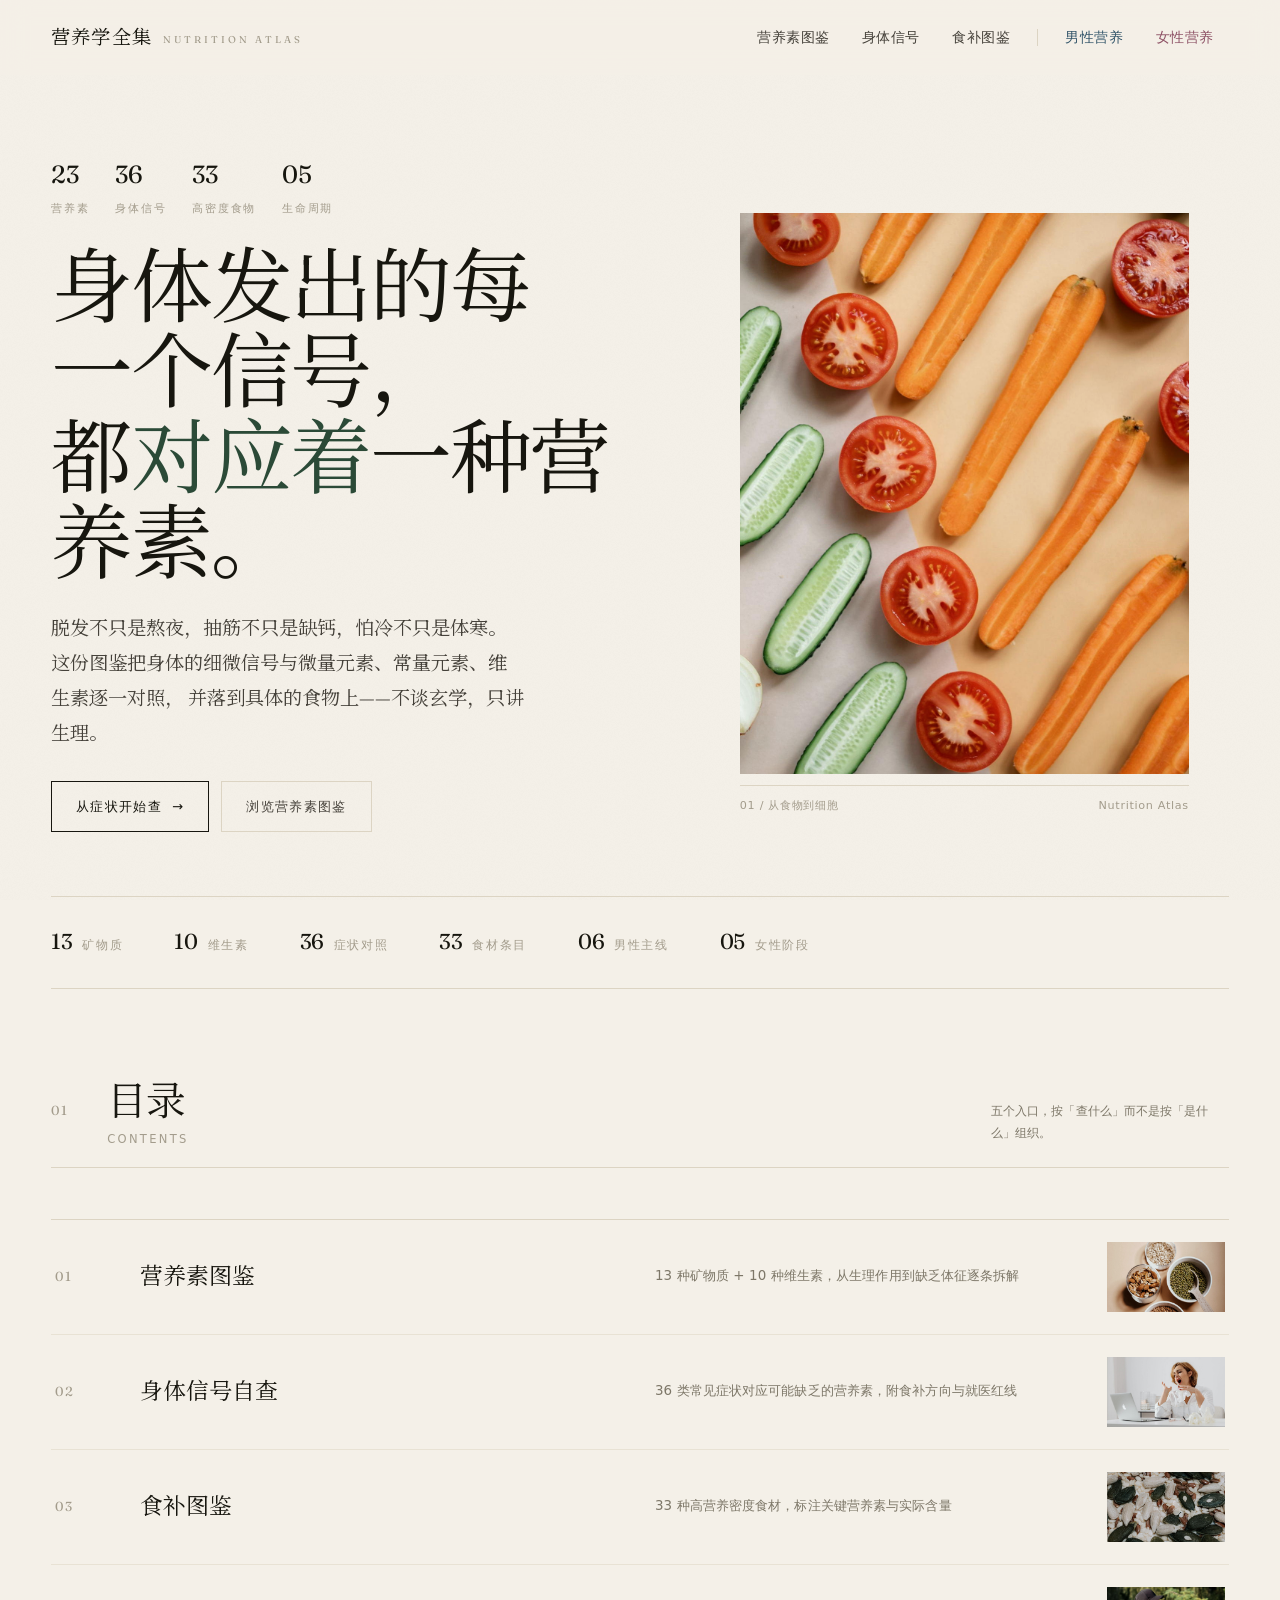
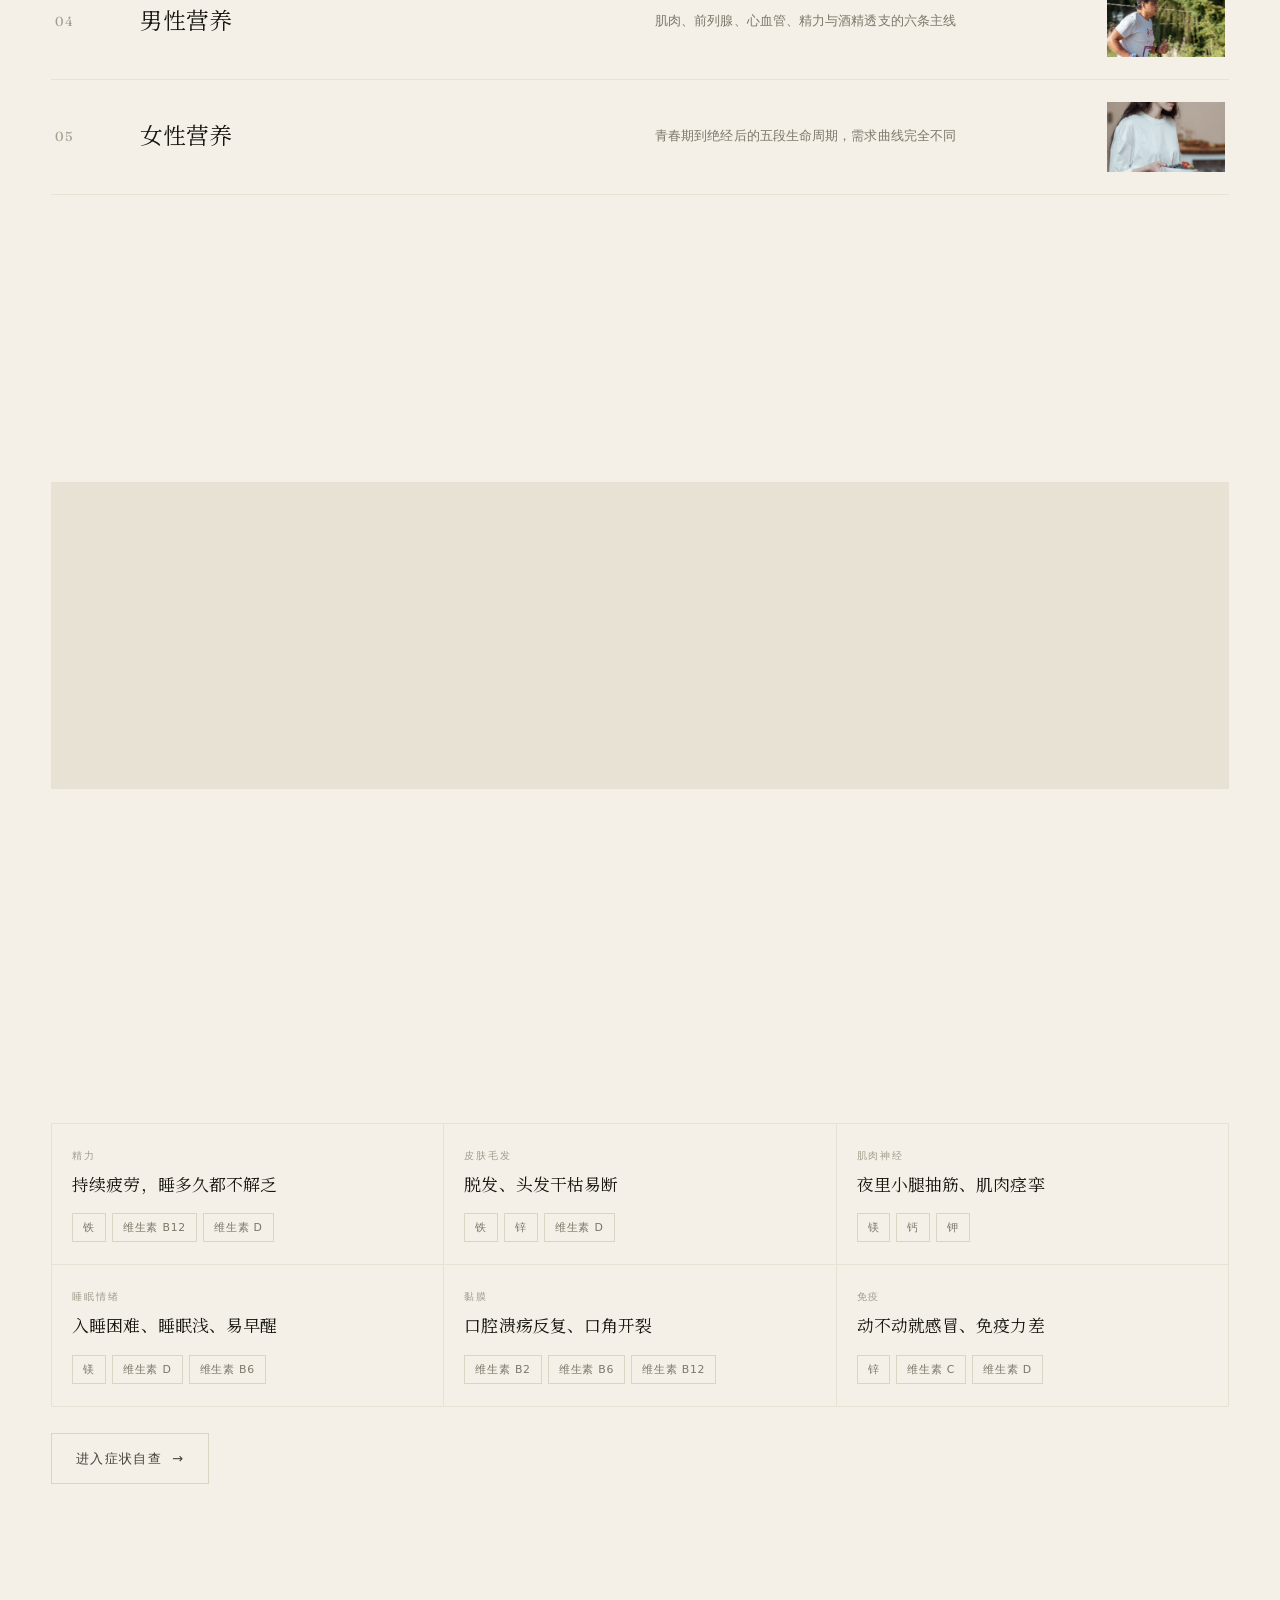
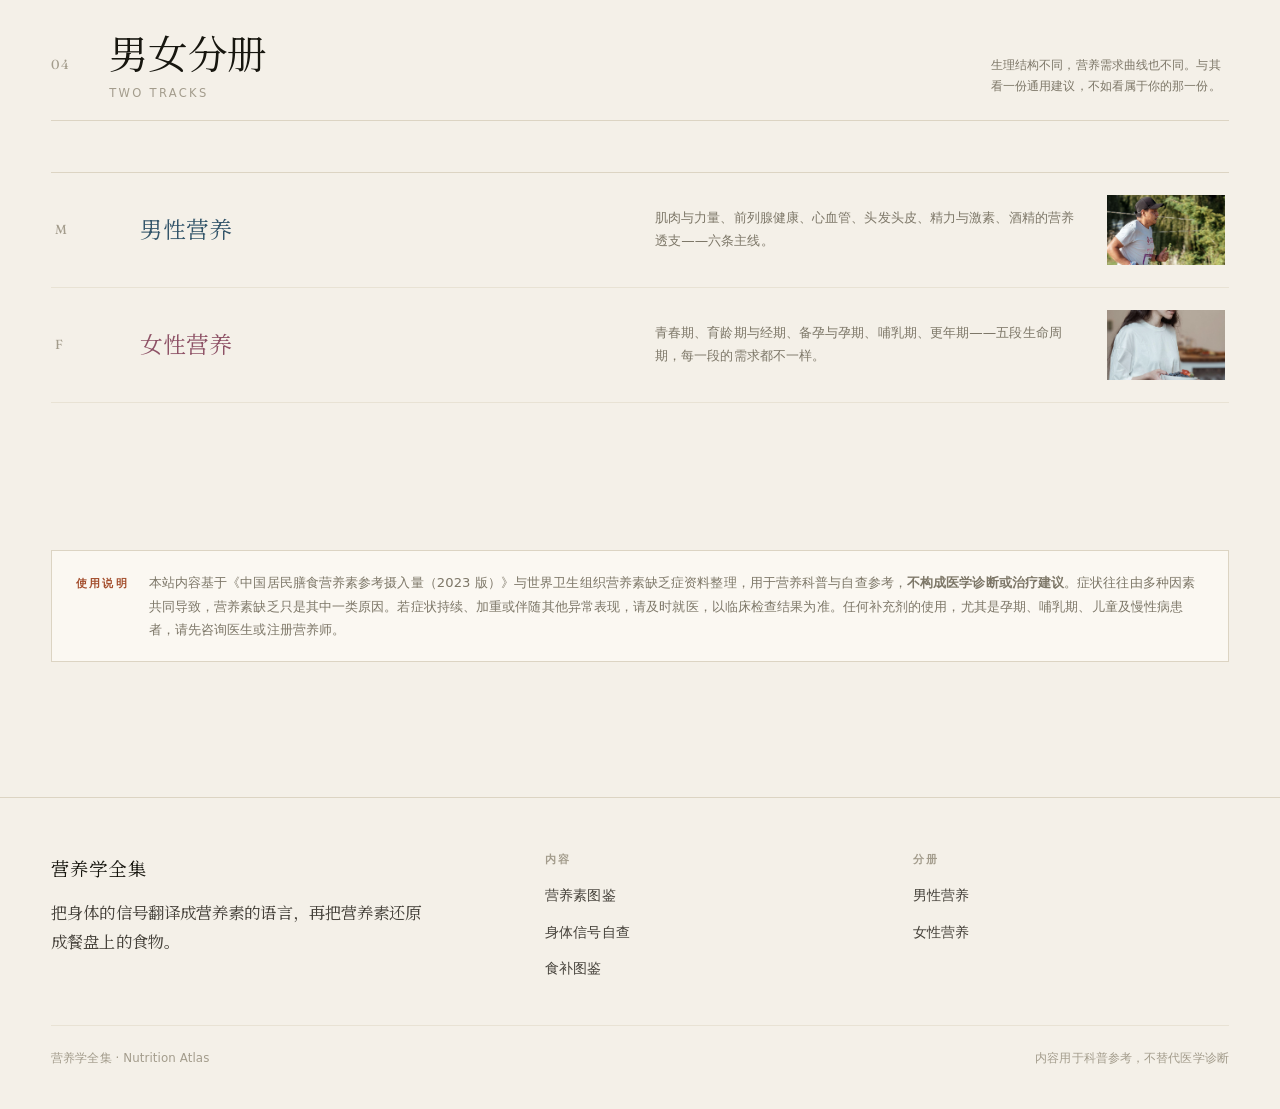
==== index.html @ be42e053 "营养学全集 · Nutrition Atlas 静态营养学科普站点：营养素图鉴（13 矿物质 + 10 维生素）、36 类症状自查、 33 种高营养密度食材、男性与女性两套专项内容。 编辑级排印版式，" ====
<!DOCTYPE html>
<html lang="zh-CN">
<head>
<meta charset="UTF-8">
<meta name="viewport" content="width=device-width, initial-scale=1">
<title>营养学全集 · 微量元素、身体信号与食补图鉴</title>
<meta name="description" content="从身体的细微信号出发，反查可能缺乏的微量元素、常量元素与维生素，并给出对应的高营养密度食物。分设男性与女性专区。">
<link rel="stylesheet" href="css/main.css">
</head>
<body data-page="home">

<header class="masthead">
  <div class="wrap masthead__in">
    <a class="brand" href="index.html">
      <span class="brand__cn">营养学全集</span>
      <span class="brand__en">Nutrition Atlas</span>
    </a>
    <nav class="nav">
      <a href="nutrients.html">营养素图鉴</a>
      <a href="symptoms.html">身体信号</a>
      <a href="foods.html">食补图鉴</a>
      <span class="nav__sep"></span>
      <a href="male.html" data-sex="male">男性营养</a>
      <a href="female.html" data-sex="female">女性营养</a>
    </nav>
    <button class="burger" aria-label="菜单" aria-expanded="false"><span></span><span></span></button>
  </div>
</header>
<div class="drawer">
  <a href="nutrients.html">营养素图鉴 <i>01</i></a>
  <a href="symptoms.html">身体信号自查 <i>02</i></a>
  <a href="foods.html">食补图鉴 <i>03</i></a>
  <a href="male.html">男性营养 <i>04</i></a>
  <a href="female.html">女性营养 <i>05</i></a>
</div>

<!-- ============ Hero ============ -->
<section class="hero">
  <div class="wrap hero__grid">
    <div>
      <div class="hero__meta rv">
        <div><b class="num">23</b><span>营养素</span></div>
        <div><b class="num">36</b><span>身体信号</span></div>
        <div><b class="num">33</b><span>高密度食物</span></div>
        <div><b class="num">05</b><span>生命周期</span></div>
      </div>
      <h1 class="rv" data-d="1">身体发出的每一个信号，<br>都<em>对应着</em>一种营养素。</h1>
      <p class="lead hero__lead rv" data-d="2">
        脱发不只是熬夜，抽筋不只是缺钙，怕冷不只是体寒。
        这份图鉴把身体的细微信号与微量元素、常量元素、维生素逐一对照，
        并落到具体的食物上——不谈玄学，只讲生理。
      </p>
      <div class="hero__cta rv" data-d="3">
        <a class="btn" href="symptoms.html">从症状开始查 <span class="arw">→</span></a>
        <a class="btn btn--ghost" href="nutrients.html">浏览营养素图鉴</a>
      </div>
    </div>
    <figure class="hero__figure rv" data-d="2">
      <img src="img/hero-cover.jpg" alt="新鲜蔬果与食材" width="1600" height="900">
      <figcaption><span>01 / 从食物到细胞</span><span>Nutrition Atlas</span></figcaption>
    </figure>
  </div>
</section>

<div class="wrap"><div class="strip rv">
  <div class="strip__i"><b class="num">13</b><span>矿物质</span></div>
  <div class="strip__i"><b class="num">10</b><span>维生素</span></div>
  <div class="strip__i"><b class="num">36</b><span>症状对照</span></div>
  <div class="strip__i"><b class="num">33</b><span>食材条目</span></div>
  <div class="strip__i"><b class="num">06</b><span>男性主线</span></div>
  <div class="strip__i"><b class="num">05</b><span>女性阶段</span></div>
</div></div>

<!-- ============ 目录 ============ -->
<section class="sec">
  <div class="wrap">
    <div class="sec__head rv">
      <span class="sec__no num">01</span>
      <h2 class="sec__title">目录<small>Contents</small></h2>
      <p class="sec__aside">五个入口，按「查什么」而不是按「是什么」组织。</p>
    </div>
    <div class="toc" id="toc"></div>
  </div>
</section>

<!-- ============ 营养素速览 ============ -->
<section class="sec sec--tight">
  <div class="wrap">
    <div class="sec__head rv">
      <span class="sec__no num">02</span>
      <h2 class="sec__title">矿物质速览<small>Minerals at a Glance</small></h2>
      <p class="sec__aside">缺少时最先报警的，往往不是化验单，而是这些日常体感。</p>
    </div>
    <div class="qgrid" id="quickNutrients"></div>
    <div style="margin-top:26px" class="rv">
      <a class="btn btn--ghost" href="nutrients.html">查看全部 23 种营养素 <span class="arw">→</span></a>
    </div>
  </div>
</section>

<!-- ============ 症状抽样 ============ -->
<section class="sec sec--tight">
  <div class="wrap">
    <div class="sec__head rv">
      <span class="sec__no num">03</span>
      <h2 class="sec__title">身体信号<small>Body Signals</small></h2>
      <p class="sec__aside">36 类常见症状，每一类都给出可能缺乏的营养素与食补方向。</p>
    </div>
    <div class="sgrid" id="quickSymptoms"></div>
    <div style="margin-top:26px" class="rv">
      <a class="btn btn--ghost" href="symptoms.html">进入症状自查 <span class="arw">→</span></a>
    </div>
  </div>
</section>

<!-- ============ 男女分流 ============ -->
<section class="sec">
  <div class="wrap">
    <div class="sec__head rv">
      <span class="sec__no num">04</span>
      <h2 class="sec__title">男女分册<small>Two Tracks</small></h2>
      <p class="sec__aside">生理结构不同，营养需求曲线也不同。与其看一份通用建议，不如看属于你的那一份。</p>
    </div>
    <div class="toc">
      <a class="toc__row rv" href="male.html">
        <span class="toc__no num">M</span>
        <span class="toc__t" style="color:var(--male)">男性营养</span>
        <span class="toc__d">肌肉与力量、前列腺健康、心血管、头发头皮、精力与激素、酒精的营养透支——六条主线。</span>
        <span class="toc__thumb"><img src="img/hero-male.jpg" alt="" loading="lazy"></span>
      </a>
      <a class="toc__row rv" href="female.html">
        <span class="toc__no num">F</span>
        <span class="toc__t" style="color:var(--female)">女性营养</span>
        <span class="toc__d">青春期、育龄期与经期、备孕与孕期、哺乳期、更年期——五段生命周期，每一段的需求都不一样。</span>
        <span class="toc__thumb"><img src="img/hero-female.jpg" alt="" loading="lazy"></span>
      </a>
    </div>
  </div>
</section>

<!-- ============ 声明 ============ -->
<section class="sec sec--tight">
  <div class="wrap">
    <div class="disclaim rv">
      <b>使用说明</b>
      <p>本站内容基于《中国居民膳食营养素参考摄入量（2023 版）》与世界卫生组织营养素缺乏症资料整理，用于营养科普与自查参考，<strong>不构成医学诊断或治疗建议</strong>。症状往往由多种因素共同导致，营养素缺乏只是其中一类原因。若症状持续、加重或伴随其他异常表现，请及时就医，以临床检查结果为准。任何补充剂的使用，尤其是孕期、哺乳期、儿童及慢性病患者，请先咨询医生或注册营养师。</p>
    </div>
  </div>
</section>

<footer class="foot">
  <div class="wrap">
    <div class="foot__grid">
      <div class="foot__brand">
        <span class="brand__cn" style="font-family:var(--serif);font-size:1.15rem;letter-spacing:.06em">营养学全集</span>
        <p>把身体的信号翻译成营养素的语言，再把营养素还原成餐盘上的食物。</p>
      </div>
      <div>
        <h4>内容</h4>
        <ul>
          <li><a href="nutrients.html">营养素图鉴</a></li>
          <li><a href="symptoms.html">身体信号自查</a></li>
          <li><a href="foods.html">食补图鉴</a></li>
        </ul>
      </div>
      <div>
        <h4>分册</h4>
        <ul>
          <li><a href="male.html">男性营养</a></li>
          <li><a href="female.html">女性营养</a></li>
        </ul>
      </div>
    </div>
    <div class="foot__base">
      <span>营养学全集 · Nutrition Atlas</span>
      <span>内容用于科普参考，不替代医学诊断</span>
    </div>
  </div>
</footer>

<script src="js/data-core.js"></script>
<script src="js/data-gender.js"></script>
<script src="js/app.js"></script>
</body>
</html>
---- css/main.css ----
/* =========================================================================
   营养学全集 · Nutrition Atlas
   设计语言：Editorial Clinical —— 印刷刊物式的排印秩序
   原则：hairline 结构 / 无阴影 / 无 emoji / 低饱和暖纸底 / 强字号对比
   ========================================================================= */

/* ---------- 字体：本地自托管，避免外链依赖 ---------- */
@font-face {
  font-family: 'Fraunces';
  src: url('../fonts/fraunces.woff2') format('woff2');
  font-weight: 100 900;
  font-style: normal;
  font-display: swap;
}
@font-face {
  font-family: 'AtlasSerif';
  src: url('../fonts/atlas-serif.woff2') format('woff2');
  font-weight: 400;
  font-style: normal;
  font-display: swap;
}

:root {
  /* 纸与墨 */
  --paper:      #F4F0E8;
  --paper-2:    #FBF8F2;
  --paper-3:    #EAE4D8;
  --paper-4:    #E0D9C9;
  --ink:        #17160F;
  --ink-2:      #45413A;
  --ink-3:      #7D7768;
  --ink-4:      #A39C8C;
  --rule:       #DCD4C3;
  --rule-2:     #E8E2D4;

  /* 主色 */
  --green:      #2B4A37;
  --green-2:    #47664F;
  --green-3:    #6E8A74;
  --green-wash: #E6EDE5;
  --clay:       #A44F2E;
  --clay-2:     #C0704C;
  --clay-wash:  #F3E5DC;
  --gold:       #9C7A36;
  --gold-wash:  #F1EAD8;

  /* 分区色 */
  --male:       #33556A;
  --male-wash:  #E2EAEF;
  --female:     #8E5266;
  --female-wash:#F2E5EA;

  /* 严重度 */
  --lv3: #A44F2E;
  --lv2: #B98A4A;
  --lv1: #9DA898;

  /* 排印 */
  --serif: 'Fraunces', 'AtlasSerif', 'Source Han Serif SC', 'Noto Serif SC',
           'Songti SC', 'STSong', 'SimSun', Georgia, serif;
  --sans:  'PingFang SC', 'HarmonyOS Sans SC', 'Microsoft YaHei UI', 'Microsoft YaHei',
           'Noto Sans SC', -apple-system, BlinkMacSystemFont, 'Segoe UI', system-ui, sans-serif;

  --w: 1320px;
  --gut: clamp(20px, 4vw, 56px);
  --ease: cubic-bezier(.22, .61, .36, 1);
}

/* ---------- 复位 ---------- */
*, *::before, *::after { box-sizing: border-box; }
html { -webkit-text-size-adjust: 100%; scroll-behavior: smooth; }
@media (prefers-reduced-motion: reduce) {
  html { scroll-behavior: auto; }
  *, *::before, *::after { animation-duration: .001ms !important; transition-duration: .001ms !important; }
}
body {
  margin: 0;
  background: var(--paper);
  color: var(--ink);
  font-family: var(--sans);
  font-size: 16px;
  line-height: 1.78;
  letter-spacing: .006em;
  -webkit-font-smoothing: antialiased;
  text-rendering: optimizeLegibility;
  overflow-x: hidden;
}
/* 纸纹：极轻的颗粒，压掉屏幕的塑料感 */
body::before {
  content: ''; position: fixed; inset: 0; z-index: 0; pointer-events: none; opacity: .5;
  background-image: url("data:image/svg+xml,%3Csvg xmlns='http://www.w3.org/2000/svg' width='180' height='180'%3E%3Cfilter id='n'%3E%3CfeTurbulence type='fractalNoise' baseFrequency='.82' numOctaves='3' stitchTiles='stitch'/%3E%3CfeColorMatrix type='saturate' values='0'/%3E%3C/filter%3E%3Crect width='180' height='180' filter='url(%23n)' opacity='.045'/%3E%3C/svg%3E");
}
body > * { position: relative; z-index: 1; }

/* height:auto 让 CSS aspect-ratio 生效（否则 <img height> 属性会锁定高度） */
img { max-width: 100%; height: auto; display: block; }
a { color: inherit; text-decoration: none; }
button { font: inherit; color: inherit; background: none; border: 0; cursor: pointer; }
input { font: inherit; }
::selection { background: var(--green); color: var(--paper-2); }

/* ---------- 排版基元 ---------- */
h1, h2, h3, h4 { margin: 0; font-weight: 400; font-family: var(--serif); line-height: 1.16; letter-spacing: -.012em; }
p { margin: 0; }
.serif { font-family: var(--serif); }

.kicker {
  font-family: var(--sans); font-size: .688rem; font-weight: 600;
  letter-spacing: .24em; text-transform: uppercase; color: var(--ink-3);
}
.kicker--clay { color: var(--clay); }
.kicker--green { color: var(--green-2); }
.num {
  font-family: 'Fraunces', var(--serif); font-variant-numeric: tabular-nums lining-nums;
  font-weight: 400; letter-spacing: -.02em;
}
.lead {
  font-family: var(--serif); font-size: clamp(1.02rem, 1.5vw, 1.2rem);
  line-height: 1.82; color: var(--ink-2); letter-spacing: 0;
  text-wrap: pretty;
}
.muted { color: var(--ink-3); }
.tiny { font-size: .78rem; line-height: 1.7; color: var(--ink-3); }

/* ---------- 布局 ---------- */
.wrap { width: 100%; max-width: var(--w); margin: 0 auto; padding: 0 var(--gut); }
.wrap--narrow { max-width: 940px; }
.rule { height: 1px; background: var(--rule); border: 0; margin: 0; }
.rule--soft { background: var(--rule-2); }

/* =========================================================================
   页头
   ========================================================================= */
.masthead {
  position: sticky; top: 0; z-index: 60;
  background: color-mix(in srgb, var(--paper) 88%, transparent);
  backdrop-filter: blur(14px) saturate(1.2);
  border-bottom: 1px solid transparent;
  transition: border-color .4s var(--ease), background .4s var(--ease);
}
.masthead.is-stuck { border-bottom-color: var(--rule); }
.masthead__in {
  display: flex; align-items: center; gap: 28px;
  height: 74px;
}
.brand { display: flex; align-items: baseline; gap: 11px; margin-right: auto; }
.brand__cn {
  font-family: var(--serif); font-size: 1.2rem; letter-spacing: .06em; color: var(--ink);
}
.brand__en {
  font-family: 'Fraunces', var(--serif); font-size: .62rem; letter-spacing: .3em;
  text-transform: uppercase; color: var(--ink-4); transform: translateY(-1px);
}
.nav { display: flex; align-items: center; gap: 2px; }
.nav a {
  position: relative; padding: 8px 15px; font-size: .875rem; color: var(--ink-2);
  letter-spacing: .04em; transition: color .25s var(--ease);
}
.nav a::after {
  content: ''; position: absolute; left: 15px; right: 15px; bottom: 3px; height: 1px;
  background: var(--ink); transform: scaleX(0); transform-origin: left;
  transition: transform .38s var(--ease);
}
.nav a:hover { color: var(--ink); }
.nav a:hover::after, .nav a[aria-current='page']::after { transform: scaleX(1); }
.nav a[aria-current='page'] { color: var(--ink); }
.nav__sep { width: 1px; height: 17px; background: var(--rule); margin: 0 10px; }
.nav a[data-sex='male'] { color: var(--male); }
.nav a[data-sex='female'] { color: var(--female); }

.burger { display: none; width: 34px; height: 34px; position: relative; }
.burger span {
  position: absolute; left: 5px; right: 5px; height: 1.4px; background: var(--ink);
  transition: transform .3s var(--ease), opacity .2s;
}
.burger span:nth-child(1) { top: 12px; }
.burger span:nth-child(2) { top: 21px; }
.burger[aria-expanded='true'] span:nth-child(1) { transform: translateY(4.5px) rotate(45deg); }
.burger[aria-expanded='true'] span:nth-child(2) { transform: translateY(-4.5px) rotate(-45deg); }

.drawer {
  position: fixed; inset: 74px 0 auto; background: var(--paper-2);
  border-bottom: 1px solid var(--rule); padding: 12px var(--gut) 26px;
  transform: translateY(-12px); opacity: 0; pointer-events: none; z-index: 55;
  transition: opacity .28s var(--ease), transform .28s var(--ease);
}
.drawer.is-open { opacity: 1; transform: none; pointer-events: auto; }
.drawer a {
  display: flex; justify-content: space-between; align-items: baseline;
  padding: 14px 0; border-bottom: 1px solid var(--rule-2);
  font-family: var(--serif); font-size: 1.12rem;
}
.drawer a i { font-style: normal; font-size: .7rem; letter-spacing: .2em; color: var(--ink-4); font-family: 'Fraunces', serif; }

/* =========================================================================
   首页 Hero —— 左右不对称，不是居中大标题
   ========================================================================= */
.hero { padding: clamp(40px, 6vw, 84px) 0 clamp(36px, 5vw, 64px); }
.hero__grid {
  display: grid; grid-template-columns: minmax(0, 1.05fr) minmax(0, .95fr);
  gap: clamp(28px, 5vw, 76px); align-items: end;
}
.hero__meta { display: flex; gap: 26px; flex-wrap: wrap; margin-bottom: 26px; }
.hero__meta div { display: flex; flex-direction: column; gap: 3px; }
.hero__meta b { font-family: 'Fraunces', serif; font-size: 1.55rem; font-weight: 400; letter-spacing: -.02em; }
.hero__meta span { font-size: .68rem; letter-spacing: .16em; color: var(--ink-4); text-transform: uppercase; }
.hero h1 {
  font-size: clamp(2.7rem, 6.4vw, 5.4rem); line-height: 1.04; letter-spacing: -.028em;
  margin-bottom: 26px; text-wrap: balance;
}
.hero h1 em { font-style: normal; color: var(--green); }
.hero__lead { max-width: 40ch; margin-bottom: 30px; }
.hero__cta { display: flex; gap: 12px; flex-wrap: wrap; }
.hero__figure { position: relative; }
.hero__figure img {
  width: 100%; aspect-ratio: 4 / 5; object-fit: cover;
  filter: saturate(.9) contrast(1.03);
}
.hero__figure figcaption {
  display: flex; justify-content: space-between; gap: 16px; margin-top: 11px;
  padding-top: 10px; border-top: 1px solid var(--rule);
  font-size: .7rem; letter-spacing: .06em; color: var(--ink-4);
}
/* 内页 Hero 用横构图，避免与文字列形成大片空白 */
.hero__figure--wide img { aspect-ratio: 4 / 3; }
.hero__figure::after {
  content: ''; position: absolute; inset: 0 0 auto; height: 0;
}

/* 按钮：方角、hairline、无阴影 */
.btn {
  display: inline-flex; align-items: center; gap: 10px;
  padding: 13px 24px; border: 1px solid var(--ink);
  font-size: .82rem; letter-spacing: .1em; color: var(--ink);
  transition: background .3s var(--ease), color .3s var(--ease), border-color .3s var(--ease);
}
.btn:hover { background: var(--ink); color: var(--paper-2); }
.btn--ghost { border-color: var(--rule); color: var(--ink-2); }
.btn--ghost:hover { background: transparent; border-color: var(--ink); color: var(--ink); }
.btn--green { border-color: var(--green); background: var(--green); color: var(--paper-2); }
.btn--green:hover { background: transparent; color: var(--green); }
.btn .arw { transition: transform .3s var(--ease); }
.btn:hover .arw { transform: translateX(3px); }

/* =========================================================================
   章节骨架
   ========================================================================= */
.sec { padding: clamp(48px, 7vw, 104px) 0; }
.sec--tight { padding: clamp(34px, 4.5vw, 62px) 0; }
.sec__head {
  display: grid; grid-template-columns: auto minmax(0, 1fr) auto;
  gap: clamp(18px, 3vw, 44px); align-items: baseline;
  padding-bottom: 20px; border-bottom: 1px solid var(--rule); margin-bottom: clamp(30px, 4vw, 52px);
}
.sec__no { font-family: 'Fraunces', serif; font-size: .82rem; letter-spacing: .1em; color: var(--ink-4); }
.sec__title { font-size: clamp(1.65rem, 3.1vw, 2.5rem); letter-spacing: -.018em; }
.sec__title small { display: block; font-family: var(--sans); font-size: .72rem; letter-spacing: .2em; text-transform: uppercase; color: var(--ink-4); margin-top: 9px; }
.sec__aside { font-size: .78rem; color: var(--ink-3); max-width: 30ch; line-height: 1.75; }

/* =========================================================================
   目录行（杂志式索引）
   ========================================================================= */
.toc { border-top: 1px solid var(--rule); }
.toc__row {
  display: grid; grid-template-columns: 54px minmax(0, 1.15fr) minmax(0, 1fr) 118px;
  gap: clamp(14px, 2.4vw, 34px); align-items: center;
  padding: 22px 4px; border-bottom: 1px solid var(--rule-2);
  position: relative; transition: padding-left .4s var(--ease);
}
.toc__row::before {
  content: ''; position: absolute; left: 0; top: 0; bottom: 0; width: 0;
  background: var(--paper-3); transition: width .45s var(--ease); z-index: -1;
}
.toc__row:hover::before { width: 100%; }
.toc__row:hover { padding-left: 16px; }
.toc__no { font-family: 'Fraunces', serif; font-size: .82rem; color: var(--ink-4); letter-spacing: .06em; }
.toc__t { font-family: var(--serif); font-size: clamp(1.1rem, 1.9vw, 1.42rem); }
.toc__d { font-size: .84rem; color: var(--ink-3); line-height: 1.7; }
.toc__thumb {
  width: 118px; height: 70px; overflow: hidden; background: var(--paper-3);
}
.toc__thumb img {
  width: 100%; height: 100%; object-fit: cover; filter: saturate(.85);
  transition: transform .7s var(--ease), filter .5s;
}
.toc__row:hover .toc__thumb img { transform: scale(1.06); filter: saturate(1); }

/* =========================================================================
   营养素条目（索引 + 展开，不是卡片网格）
   ========================================================================= */
.filters { display: flex; gap: 6px; flex-wrap: wrap; align-items: center; }
.filters__lbl { font-size: .68rem; letter-spacing: .18em; text-transform: uppercase; color: var(--ink-4); margin-right: 8px; }
.chip {
  padding: 7px 15px; border: 1px solid var(--rule); border-radius: 999px;
  font-size: .8rem; color: var(--ink-2); letter-spacing: .03em;
  transition: all .28s var(--ease); background: transparent;
}
.chip:hover { border-color: var(--ink-3); color: var(--ink); }
.chip[aria-pressed='true'] { background: var(--ink); border-color: var(--ink); color: var(--paper-2); }

.nlist { border-top: 1px solid var(--rule); margin-top: 30px; }
.nitem { border-bottom: 1px solid var(--rule-2); }
.nitem__bar {
  width: 100%; display: grid; grid-template-columns: 88px minmax(0, 1fr) auto 30px;
  gap: clamp(14px, 2.4vw, 30px); align-items: center; text-align: left;
  padding: 24px 4px; transition: background .3s var(--ease);
}
.nitem__bar:hover { background: var(--paper-2); }
.nitem__sym {
  font-family: 'Fraunces', serif; font-size: 1.55rem; letter-spacing: -.01em;
  color: var(--green); line-height: 1;
}
.nitem__sym em { font-style: normal; font-size: .62rem; letter-spacing: .18em; color: var(--ink-4); display: block; margin-top: 6px; text-transform: uppercase; font-family: var(--sans); }
.nitem__nm { font-family: var(--serif); font-size: 1.24rem; margin-bottom: 5px; }
.nitem__tg { font-size: .84rem; color: var(--ink-3); }
.nitem__tags { display: flex; gap: 7px; flex-wrap: wrap; justify-content: flex-end; }
.tag {
  font-size: .68rem; letter-spacing: .07em; padding: 4px 10px;
  border: 1px solid var(--rule); color: var(--ink-3); white-space: nowrap;
}
.tag--green { border-color: var(--green-3); color: var(--green-2); background: var(--green-wash); }
.tag--clay  { border-color: var(--clay-2);  color: var(--clay);      background: var(--clay-wash); }
.tag--gold  { border-color: var(--gold);    color: var(--gold);      background: var(--gold-wash); }
.plus { width: 22px; height: 22px; position: relative; justify-self: end; }
.plus::before, .plus::after {
  content: ''; position: absolute; background: var(--ink-3); transition: transform .35s var(--ease), opacity .3s;
}
.plus::before { left: 0; right: 0; top: 50%; height: 1.2px; margin-top: -.6px; }
.plus::after  { top: 0; bottom: 0; left: 50%; width: 1.2px; margin-left: -.6px; }
.nitem.is-open .plus::after { transform: scaleY(0); opacity: 0; }
.nitem.is-open .nitem__bar { background: var(--paper-2); }

.nitem__panel { overflow: hidden; height: 0; transition: height .5s var(--ease); }
.nitem__inner {
  display: grid; grid-template-columns: minmax(0, 300px) minmax(0, 1fr);
  gap: clamp(22px, 3.4vw, 52px); padding: 8px 4px 46px;
}
.nitem__img { width: 100%; aspect-ratio: 1 / 1; object-fit: cover; filter: saturate(.92) contrast(1.03); }
.nitem__imgcap { margin-top: 10px; padding-top: 9px; border-top: 1px solid var(--rule); font-size: .7rem; color: var(--ink-4); letter-spacing: .05em; }
.nitem__rda {
  margin-top: 18px; padding: 14px 16px; background: var(--paper-3); border-left: 2px solid var(--green);
}
.nitem__rda b { display: block; font-size: .66rem; letter-spacing: .18em; text-transform: uppercase; color: var(--ink-4); margin-bottom: 6px; font-weight: 600; }
.nitem__rda span { font-size: .85rem; color: var(--ink-2); }
.nitem__cols { display: grid; grid-template-columns: repeat(auto-fit, minmax(230px, 1fr)); gap: clamp(20px, 2.6vw, 36px); }
.blk { margin-bottom: 26px; }
.blk__h {
  font-size: .68rem; letter-spacing: .2em; text-transform: uppercase; color: var(--ink-4);
  padding-bottom: 9px; margin-bottom: 13px; border-bottom: 1px solid var(--rule); font-weight: 600;
}
.blk ul { margin: 0; padding: 0; list-style: none; }
.blk li { position: relative; padding-left: 15px; margin-bottom: 8px; font-size: .875rem; line-height: 1.72; color: var(--ink-2); }
.blk li::before { content: ''; position: absolute; left: 0; top: .68em; width: 5px; height: 1px; background: var(--ink-4); }
.blk--warn li::before { background: var(--clay); width: 7px; }
.blk--warn li { color: var(--ink); }
.quote {
  font-family: var(--serif); font-size: .95rem; line-height: 1.85; color: var(--ink-2);
  padding: 16px 20px; background: var(--green-wash); border-left: 2px solid var(--green-2);
}
.metric { margin-top: 14px; font-size: .82rem; color: var(--ink-3); line-height: 1.7; }
.metric b { color: var(--ink-2); font-weight: 600; }

/* 食物条 */
.foodstrip { display: flex; gap: 12px; flex-wrap: wrap; }
.foodstrip__i { width: 78px; }
.foodstrip__i img { width: 78px; height: 78px; object-fit: cover; filter: saturate(.9); transition: filter .4s; }
.foodstrip__i:hover img { filter: saturate(1.05); }
.foodstrip__i span { display: block; margin-top: 7px; font-size: .68rem; color: var(--ink-3); line-height: 1.4; }

/* =========================================================================
   症状自查
   ========================================================================= */
.search {
  display: flex; align-items: center; gap: 14px; border-bottom: 1px solid var(--ink);
  padding: 12px 2px; margin: 26px 0 20px;
}
.search svg { flex: none; opacity: .45; }
.search input {
  flex: 1; border: 0; background: none; outline: none; font-size: 1.05rem;
  font-family: var(--serif); color: var(--ink);
}
.search input::placeholder { color: var(--ink-4); }
.search__clr { font-size: .72rem; letter-spacing: .12em; color: var(--ink-4); text-transform: uppercase; }
.search__clr:hover { color: var(--clay); }

.slist { margin-top: 26px; border-top: 1px solid var(--rule); }
.sitem { border-bottom: 1px solid var(--rule-2); }
.sitem__bar {
  width: 100%; display: grid; grid-template-columns: 76px minmax(0, 1fr) auto 30px;
  gap: clamp(14px, 2.2vw, 28px); align-items: center; text-align: left; padding: 21px 4px;
  transition: background .3s var(--ease);
}
.sitem__bar:hover { background: var(--paper-2); }
.sitem__cat { font-size: .68rem; letter-spacing: .16em; text-transform: uppercase; color: var(--ink-4); }
.sitem__nm { font-family: var(--serif); font-size: clamp(1.02rem, 1.7vw, 1.22rem); }
.sitem__hint { display: flex; gap: 6px; flex-wrap: wrap; justify-content: flex-end; }
.sitem.is-open .sitem__bar { background: var(--paper-2); }
.sitem__panel { overflow: hidden; height: 0; transition: height .5s var(--ease); }
.sitem__inner { padding: 6px 4px 44px; display: grid; grid-template-columns: minmax(0, 1fr) minmax(0, 320px); gap: clamp(22px, 3.4vw, 50px); }

.sig { display: grid; gap: 0; }
.sig__r {
  display: grid; grid-template-columns: minmax(0, 168px) 74px minmax(0, 1fr);
  gap: 16px; align-items: center; padding: 13px 0; border-bottom: 1px solid var(--rule-2);
}
.sig__n { font-family: var(--serif); font-size: 1.02rem; }
.sig__meter { display: flex; gap: 4px; }
.sig__meter i { width: 18px; height: 5px; background: var(--paper-4); display: block; }
.sig__meter i.on[data-lv='3'] { background: var(--lv3); }
.sig__meter i.on[data-lv='2'] { background: var(--lv2); }
.sig__meter i.on[data-lv='1'] { background: var(--lv1); }
.sig__why { font-size: .84rem; color: var(--ink-3); line-height: 1.68; }
.sitem__side { }
.sitem__side .blk { margin-bottom: 22px; }
.alert {
  padding: 15px 18px; background: var(--clay-wash); border-left: 2px solid var(--clay);
  font-size: .84rem; line-height: 1.75; color: var(--ink-2);
}
.alert b { display: block; font-size: .66rem; letter-spacing: .18em; text-transform: uppercase; color: var(--clay); margin-bottom: 7px; }

.empty { padding: 70px 0; text-align: center; }
.empty h3 { font-size: 1.3rem; margin-bottom: 10px; }
.empty p { color: var(--ink-3); font-size: .9rem; }

/* =========================================================================
   食物图鉴
   ========================================================================= */
.fgrid {
  display: grid; grid-template-columns: repeat(4, minmax(0, 1fr));
  gap: clamp(16px, 2vw, 30px) clamp(14px, 1.8vw, 26px);
}
.fcard { text-align: left; display: block; width: 100%; }
.fcard__fig { position: relative; overflow: hidden; background: var(--paper-3); }
.fcard:nth-child(7n+1) .fcard__fig { aspect-ratio: 3 / 4; }
.fcard:nth-child(7n+2) .fcard__fig { aspect-ratio: 1 / 1; }
.fcard:nth-child(7n+3) .fcard__fig { aspect-ratio: 4 / 5; }
.fcard:nth-child(7n+4) .fcard__fig { aspect-ratio: 1 / 1; }
.fcard:nth-child(7n+5) .fcard__fig { aspect-ratio: 5 / 6; }
.fcard:nth-child(7n+6) .fcard__fig { aspect-ratio: 1 / 1; }
.fcard:nth-child(7n+7) .fcard__fig { aspect-ratio: 3 / 4; }
.fcard__fig img {
  width: 100%; height: 100%; object-fit: cover;
  filter: saturate(.88) contrast(1.04);
  transition: transform .85s var(--ease), filter .5s var(--ease);
}
.fcard:hover .fcard__fig img { transform: scale(1.045); filter: saturate(1.02) contrast(1.05); }
.fcard__dens {
  position: absolute; left: 0; bottom: 0; padding: 6px 11px;
  background: color-mix(in srgb, var(--paper) 92%, transparent);
  font-family: 'Fraunces', serif; font-size: .8rem; letter-spacing: .02em;
  border-top-right-radius: 2px;
}
.fcard__dens em { font-style: normal; font-size: .6rem; letter-spacing: .14em; color: var(--ink-4); margin-left: 5px; }
.fcard__bd { padding: 13px 2px 0; }
.fcard__nm { font-family: var(--serif); font-size: 1.08rem; margin-bottom: 4px; }
.fcard__sub { font-size: .72rem; color: var(--ink-4); letter-spacing: .04em; margin-bottom: 10px; }
.fcard__nt { display: flex; gap: 5px; flex-wrap: wrap; }
.fcard__nt span { font-size: .66rem; color: var(--ink-3); border-bottom: 1px solid var(--rule); padding-bottom: 1px; }

/* 食物详情抽屉 */
.sheet {
  position: fixed; inset: 0; z-index: 90; display: flex; justify-content: flex-end;
  pointer-events: none;
}
.sheet__veil {
  position: absolute; inset: 0; background: color-mix(in srgb, var(--ink) 34%, transparent);
  opacity: 0; transition: opacity .4s var(--ease);
}
.sheet__panel {
  position: relative; width: min(560px, 100%); height: 100%; background: var(--paper-2);
  border-left: 1px solid var(--rule); overflow-y: auto; padding: 0 0 60px;
  transform: translateX(101%); transition: transform .5s var(--ease);
}
.sheet.is-open { pointer-events: auto; }
.sheet.is-open .sheet__veil { opacity: 1; }
.sheet.is-open .sheet__panel { transform: none; }
.sheet__close {
  position: sticky; top: 0; z-index: 2; width: 100%; text-align: right;
  padding: 18px 26px 12px; background: linear-gradient(var(--paper-2) 62%, transparent);
  font-size: .72rem; letter-spacing: .16em; text-transform: uppercase; color: var(--ink-3);
}
.sheet__close:hover { color: var(--clay); }
.sheet__img { width: 100%; aspect-ratio: 16 / 10; object-fit: cover; filter: saturate(.92); }
.sheet__bd { padding: 26px 30px 0; }
.sheet h3 { font-size: 1.85rem; margin-bottom: 6px; }
.sheet__sub { font-size: .8rem; color: var(--ink-4); letter-spacing: .06em; margin-bottom: 20px; }
.sheet__data {
  display: inline-block; padding: 8px 14px; background: var(--green-wash); border-left: 2px solid var(--green-2);
  font-family: 'Fraunces', serif; font-size: .86rem; margin-bottom: 22px;
}
.sheet__p { font-size: .92rem; line-height: 1.85; color: var(--ink-2); margin-bottom: 20px; }

/* =========================================================================
   性别专区
   ========================================================================= */
.sexhero { padding: clamp(38px, 5.5vw, 76px) 0 clamp(30px, 4vw, 54px); }
.sexhero__in { display: grid; grid-template-columns: minmax(0, 1.12fr) minmax(0, .7fr); gap: clamp(28px, 5vw, 70px); align-items: center; }
.sexhero h1 { font-size: clamp(2.3rem, 5.2vw, 4.2rem); line-height: 1.06; letter-spacing: -.026em; margin: 18px 0 22px; text-wrap: balance; }
.sexhero img { width: 100%; aspect-ratio: 4 / 5; object-fit: cover; filter: saturate(.88) contrast(1.04); }
.male .sexhero h1 em, .male .accent { color: var(--male); }
.female .sexhero h1 em, .female .accent { color: var(--female); }
.male  { --accent: var(--male);   --accent-wash: var(--male-wash); }
.female { --accent: var(--female); --accent-wash: var(--female-wash); }
.sexhero h1 em { font-style: normal; color: var(--accent); }

.introgrid { display: grid; grid-template-columns: repeat(auto-fit, minmax(240px, 1fr)); gap: 0; border-top: 1px solid var(--rule); }
.introgrid > div { padding: 26px 26px 26px 0; border-bottom: 1px solid var(--rule-2); }
.introgrid dt { font-size: .68rem; letter-spacing: .18em; text-transform: uppercase; color: var(--accent); margin-bottom: 11px; font-weight: 600; }
.introgrid dd { margin: 0; font-size: .89rem; line-height: 1.8; color: var(--ink-2); }

.focus { border-top: 1px solid var(--rule); }
.focus__i {
  display: grid; grid-template-columns: 46px minmax(0, 1fr); gap: clamp(16px, 3vw, 40px);
  padding: clamp(28px, 4vw, 46px) 0; border-bottom: 1px solid var(--rule-2);
}
.focus__mark { width: 46px; height: 46px; border: 1px solid var(--rule); display: grid; place-items: center; color: var(--accent); }
.focus__hd { display: flex; align-items: baseline; gap: 18px; flex-wrap: wrap; margin-bottom: 14px; }
.focus__hd h3 { font-size: clamp(1.3rem, 2.3vw, 1.75rem); }
.focus__hd .kicker { color: var(--ink-4); }
.focus__lead { font-family: var(--serif); font-size: 1.02rem; line-height: 1.82; color: var(--ink-2); max-width: 62ch; margin-bottom: 20px; }
.focus__cols { display: grid; grid-template-columns: minmax(0, 1.25fr) minmax(0, .75fr); gap: clamp(22px, 3.4vw, 52px); }

.gapbars { display: grid; gap: 16px; }
.gapbar__t { display: flex; justify-content: space-between; align-items: baseline; margin-bottom: 7px; }
.gapbar__t b { font-family: var(--serif); font-size: 1rem; font-weight: 400; }
.gapbar__t span { font-family: 'Fraunces', serif; font-size: .92rem; color: var(--accent); }
.gapbar__tr { height: 3px; background: var(--paper-4); position: relative; }
.gapbar__tr i { position: absolute; inset: 0 auto 0 0; background: var(--accent); display: block; }
.gapbar p { margin-top: 7px; font-size: .74rem; color: var(--ink-4); line-height: 1.6; }

/* 时间轴 */
.tl { position: relative; border-left: 1px solid var(--rule); margin-left: 8px; }
.tl__i { position: relative; padding: 0 0 clamp(32px, 4.4vw, 54px) clamp(24px, 3.4vw, 48px); }
.tl__i::before {
  content: ''; position: absolute; left: -4.5px; top: 9px; width: 8px; height: 8px;
  background: var(--paper); border: 1px solid var(--accent); border-radius: 50%;
}
.tl__age { font-family: 'Fraunces', serif; font-size: .8rem; letter-spacing: .1em; color: var(--accent); margin-bottom: 7px; }
.tl__i h3 { font-size: clamp(1.25rem, 2.2vw, 1.7rem); margin-bottom: 12px; }
.tl__lead { font-family: var(--serif); font-size: .98rem; line-height: 1.82; color: var(--ink-2); max-width: 60ch; margin-bottom: 18px; }
.needs { display: grid; grid-template-columns: repeat(auto-fit, minmax(190px, 1fr)); gap: 1px; background: var(--rule-2); border: 1px solid var(--rule-2); margin-bottom: 18px; }
.needs > div { background: var(--paper); padding: 14px 16px; }
.needs b { display: block; font-family: var(--serif); font-size: .95rem; font-weight: 400; margin-bottom: 4px; }
.needs span { font-size: .78rem; color: var(--ink-3); line-height: 1.62; }
.tl__foods { display: flex; gap: 10px; flex-wrap: wrap; margin-bottom: 14px; }
.tl__foods .foodstrip__i { width: 66px; }
.tl__foods .foodstrip__i img { width: 66px; height: 66px; }

/* 餐单 */
.plan { border-top: 1px solid var(--rule); }
.plan__r { display: grid; grid-template-columns: 108px minmax(0, 1fr); gap: clamp(16px, 3vw, 40px); padding: 20px 0; border-bottom: 1px solid var(--rule-2); }
.plan__t { font-family: var(--serif); font-size: 1rem; color: var(--accent); }
.plan__d { font-size: .92rem; color: var(--ink); margin-bottom: 5px; line-height: 1.75; }
.plan__w { font-size: .78rem; color: var(--ink-3); line-height: 1.68; }

/* =========================================================================
   页脚
   ========================================================================= */
.foot { border-top: 1px solid var(--rule); margin-top: clamp(40px, 6vw, 80px); padding: clamp(34px, 4.5vw, 56px) 0 40px; }
.foot__grid { display: grid; grid-template-columns: minmax(0, 1.4fr) repeat(2, minmax(0, 1fr)); gap: clamp(24px, 4vw, 60px); margin-bottom: 34px; }
.foot h4 { font-size: .68rem; letter-spacing: .2em; text-transform: uppercase; color: var(--ink-4); margin-bottom: 15px; font-family: var(--sans); font-weight: 600; }
.foot ul { margin: 0; padding: 0; list-style: none; }
.foot li { margin-bottom: 8px; }
.foot a { font-size: .85rem; color: var(--ink-2); transition: color .25s; }
.foot a:hover { color: var(--green); }
.foot__brand p { font-family: var(--serif); font-size: 1.02rem; line-height: 1.8; color: var(--ink-2); max-width: 34ch; margin-top: 12px; }
.foot__base { display: flex; justify-content: space-between; gap: 20px; flex-wrap: wrap; padding-top: 22px; border-top: 1px solid var(--rule-2); font-size: .74rem; color: var(--ink-4); }

/* =========================================================================
   滚动揭示
   ========================================================================= */
/* 仅在 JS 可用时隐藏，避免脚本失效导致内容不可见 */
.js-reveal .rv { opacity: 0; transform: translateY(14px); transition: opacity .8s var(--ease), transform .8s var(--ease); }
.js-reveal .rv.in { opacity: 1; transform: none; }
.js-reveal .rv[data-d='1'] { transition-delay: .07s; }
.js-reveal .rv[data-d='2'] { transition-delay: .14s; }
.js-reveal .rv[data-d='3'] { transition-delay: .21s; }
.js-reveal .rv[data-d='4'] { transition-delay: .28s; }

/* 页内小标题 */
.eyebrow { display: flex; align-items: center; gap: 14px; margin-bottom: 20px; }
.eyebrow::after { content: ''; flex: 1; height: 1px; background: var(--rule); }

/* 引用条 */
.pull {
  font-family: var(--serif); font-size: clamp(1.15rem, 2.3vw, 1.6rem); line-height: 1.65;
  color: var(--ink); max-width: 34ch; letter-spacing: -.01em;
}
.pull em { font-style: normal; color: var(--green); }

/* =========================================================================
   首页速览：营养素 / 症状
   ========================================================================= */
.qgrid { display: grid; grid-template-columns: repeat(4, minmax(0, 1fr)); gap: 1px; background: var(--rule-2); border: 1px solid var(--rule-2); }
.qcard {
  background: var(--paper); padding: 26px 22px 24px; display: flex; flex-direction: column; gap: 5px;
  transition: background .35s var(--ease); position: relative; overflow: hidden;
}
.qcard::after {
  content: ''; position: absolute; left: 0; right: 0; bottom: 0; height: 2px;
  background: var(--green); transform: scaleX(0); transform-origin: left; transition: transform .45s var(--ease);
}
.qcard:hover { background: var(--paper-2); }
.qcard:hover::after { transform: scaleX(1); }
.qcard__sym { font-family: 'Fraunces', serif; font-size: 1.9rem; color: var(--green); line-height: 1; margin-bottom: 12px; }
.qcard__nm { font-family: var(--serif); font-size: 1.05rem; }
.qcard__tg { font-size: .76rem; color: var(--ink-3); line-height: 1.62; }

.sgrid { display: grid; grid-template-columns: repeat(3, minmax(0, 1fr)); gap: 1px; background: var(--rule-2); border: 1px solid var(--rule-2); }
.scard {
  background: var(--paper); padding: 22px 20px; display: flex; flex-direction: column; gap: 9px;
  transition: background .35s var(--ease);
}
.scard:hover { background: var(--paper-2); }
.scard__cat { font-size: .64rem; letter-spacing: .18em; text-transform: uppercase; color: var(--ink-4); }
.scard__nm { font-family: var(--serif); font-size: 1.05rem; line-height: 1.5; }
.scard__tags { display: flex; gap: 6px; flex-wrap: wrap; margin-top: auto; padding-top: 6px; }

/* 首页引导条 */
.strip { border-top: 1px solid var(--rule); border-bottom: 1px solid var(--rule); padding: 26px 0; display: flex; align-items: center; gap: clamp(20px, 4vw, 60px); flex-wrap: wrap; }
.strip__i { display: flex; align-items: baseline; gap: 10px; }
.strip__i b { font-family: 'Fraunces', serif; font-size: 1.35rem; font-weight: 400; }
.strip__i span { font-size: .72rem; letter-spacing: .14em; text-transform: uppercase; color: var(--ink-4); }

/* 免责声明 */
.disclaim { border: 1px solid var(--rule); padding: 20px 24px; display: grid; grid-template-columns: auto minmax(0, 1fr); gap: 20px; align-items: start; background: var(--paper-2); }
.disclaim b { font-size: .66rem; letter-spacing: .2em; text-transform: uppercase; color: var(--clay); padding-top: 3px; }
.disclaim p { font-size: .82rem; line-height: 1.78; color: var(--ink-3); }

/* =========================================================================
   响应式
   ========================================================================= */
@media (max-width: 1080px) {
  .nav { display: none; }
  .burger { display: block; }
  .hero__grid { grid-template-columns: 1fr; align-items: start; }
  .hero__figure img { aspect-ratio: 16 / 10; }
  .sexhero__in { grid-template-columns: 1fr; }
  .sexhero img { aspect-ratio: 16 / 10; }
  .fgrid { grid-template-columns: repeat(3, minmax(0, 1fr)); }
  .nitem__inner { grid-template-columns: 1fr; }
  .nitem__media { display: grid; grid-template-columns: minmax(0, 220px) minmax(0, 1fr); gap: 24px; align-items: start; }
  .sitem__inner { grid-template-columns: 1fr; }
  .focus__cols { grid-template-columns: 1fr; }
  .qgrid { grid-template-columns: repeat(2, minmax(0, 1fr)); }
  .sgrid { grid-template-columns: repeat(2, minmax(0, 1fr)); }
}
@media (max-width: 760px) {
  .sec__head { grid-template-columns: auto 1fr; }
  .sec__aside { display: none; }
  .toc__row { grid-template-columns: 40px 1fr 26px; gap: 14px; padding: 18px 2px; }
  .toc__d, .toc__thumb { display: none; }
  .nitem__bar { grid-template-columns: 58px 1fr 26px; }
  .nitem__tags { display: none; }
  .nitem__media { grid-template-columns: 1fr; }
  .sitem__bar { grid-template-columns: 1fr 26px; gap: 12px; }
  .sitem__cat, .sitem__hint { display: none; }
  .sig__r { grid-template-columns: 1fr; gap: 8px; }
  .sig__meter { order: 2; }
  .fgrid { grid-template-columns: repeat(2, minmax(0, 1fr)); gap: 18px 14px; }
  .foot__grid { grid-template-columns: 1fr; }
  .plan__r { grid-template-columns: 1fr; gap: 8px; }
  .focus__i { grid-template-columns: 1fr; }
  .focus__mark { display: none; }
  .introgrid > div { padding-right: 0; }
  .hero__meta { gap: 20px; }
}
@media (max-width: 460px) {
  .fgrid { grid-template-columns: 1fr; }
  .fgrid .fcard__fig { aspect-ratio: 4 / 3 !important; }
  .brand__en { display: none; }
}

/* 打印 */
@media print {
  .masthead, .drawer, .sheet, .foot { display: none; }
  body { background: #fff; }
  .nitem__panel, .sitem__panel { height: auto !important; }
}
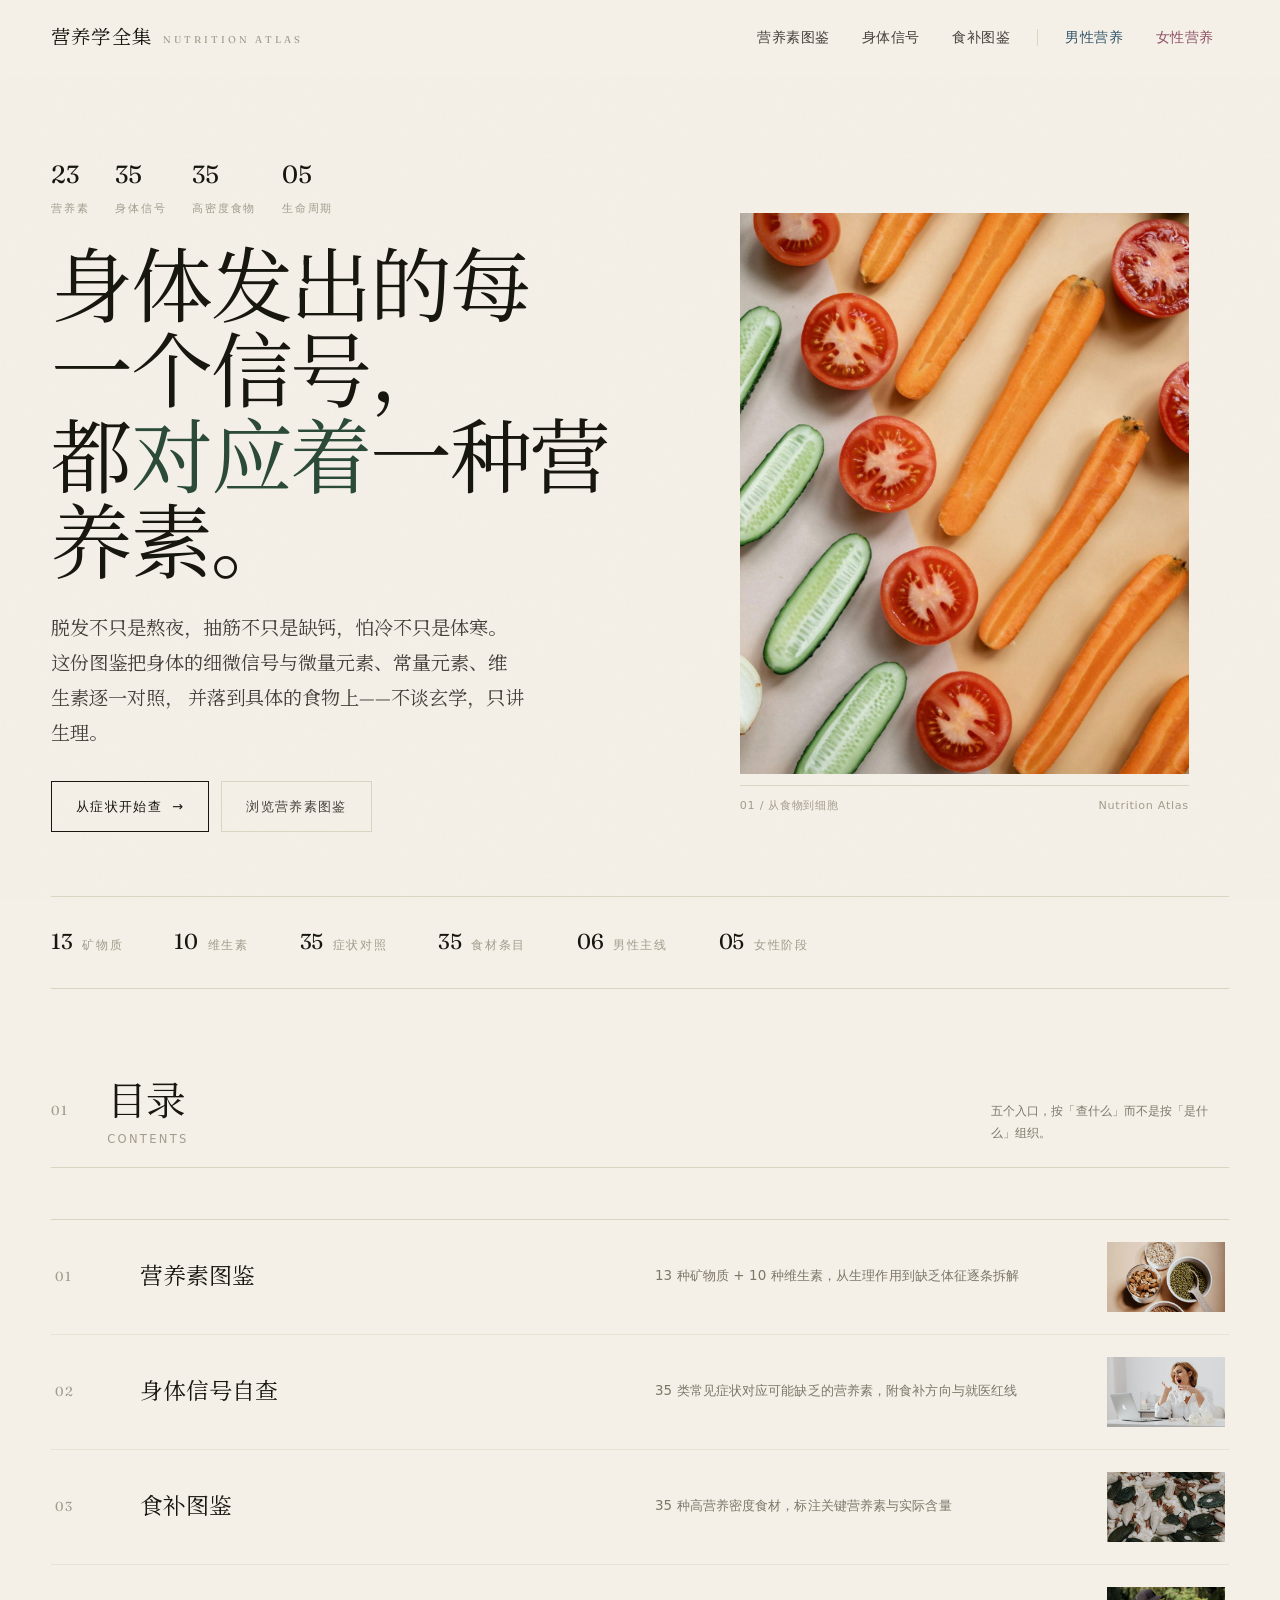
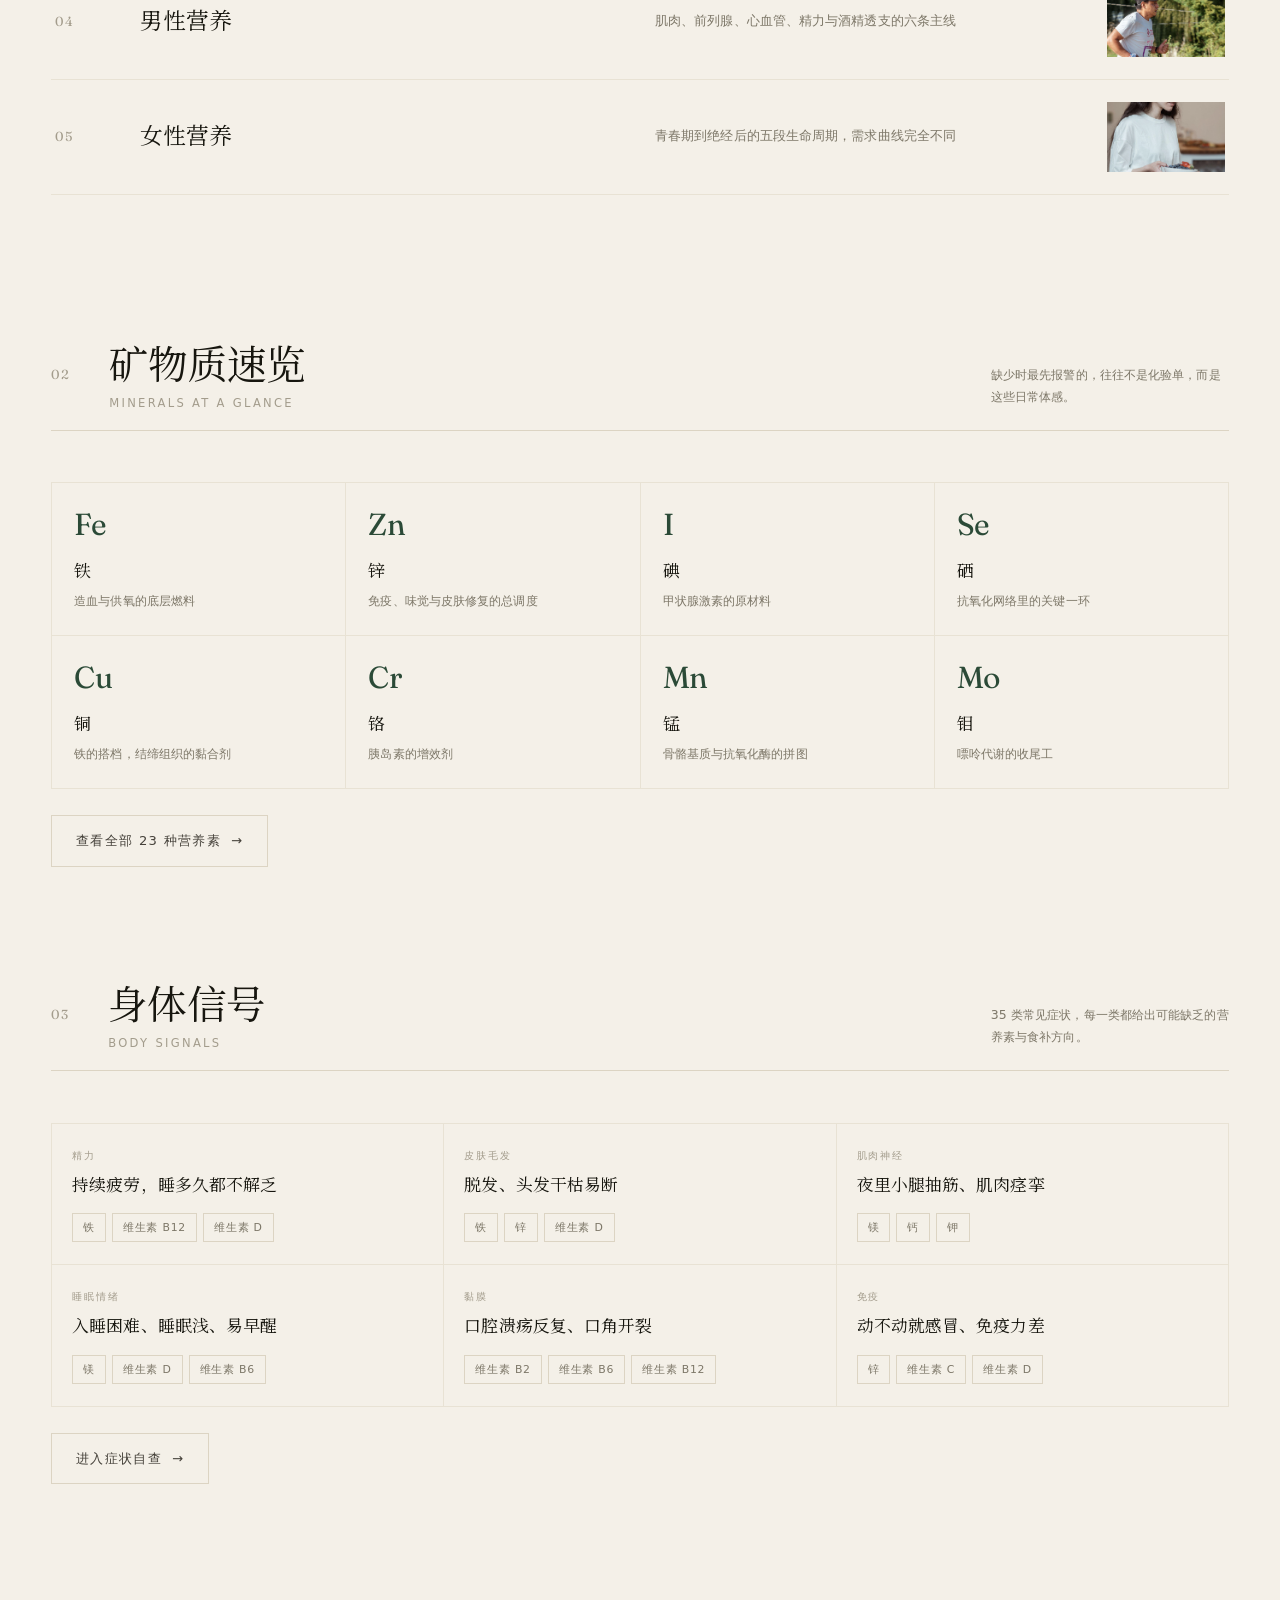
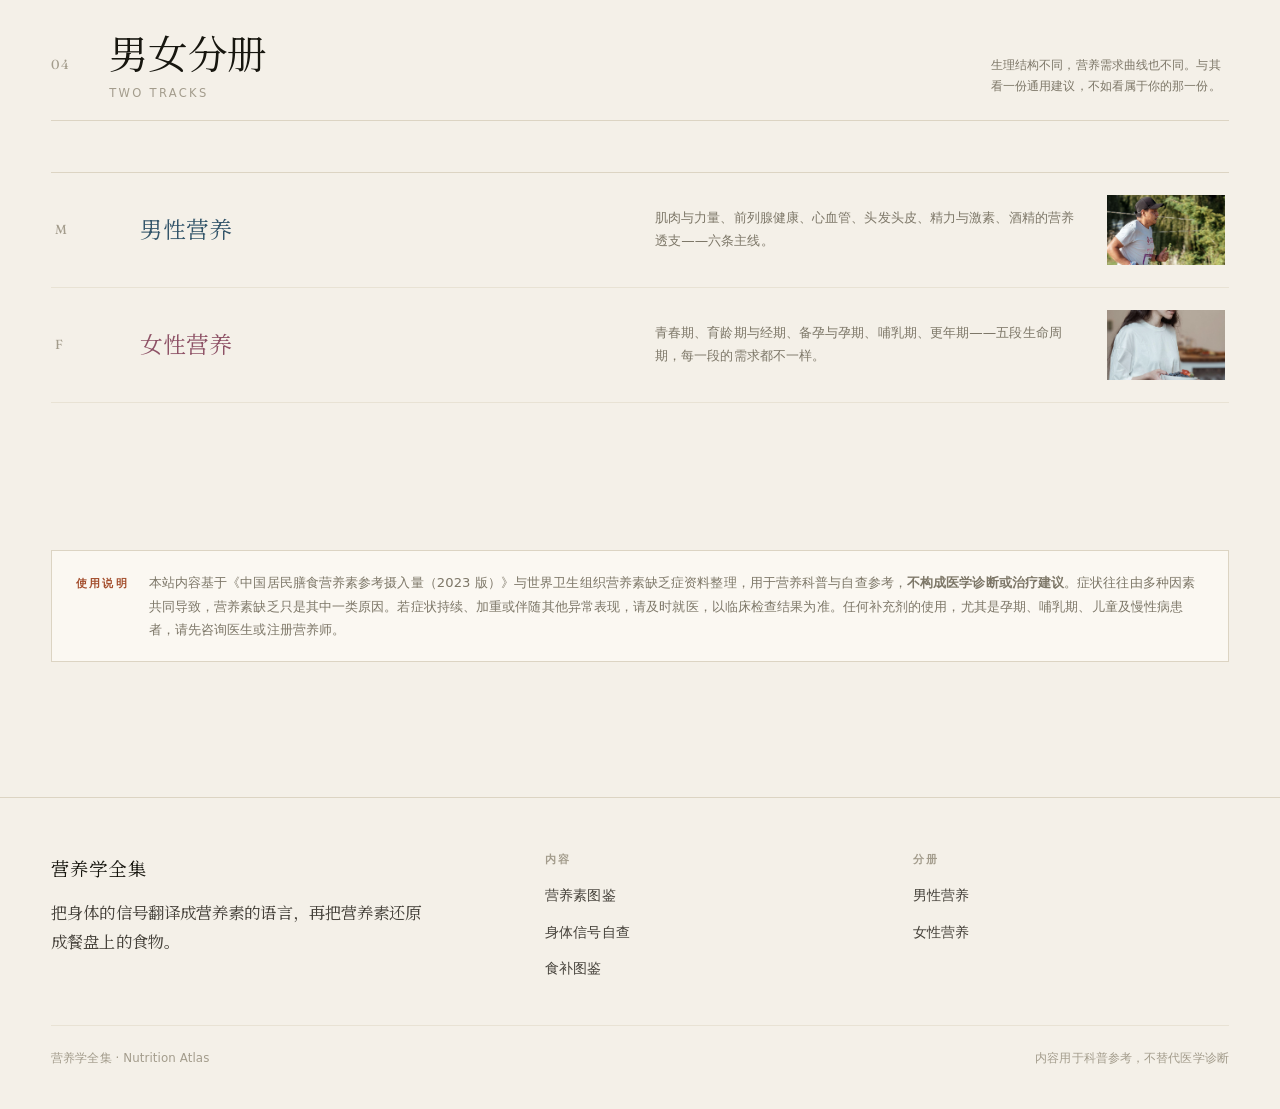
==== commit 06082295: "数据规范化与文案校订 - 维生素从 NA.minerals 中拆出为独立的 NA.vitamins（13 矿物质 + 10 维生素） - 修正条目数文案：症状 35 类、食材 35 种 - READM" ====
--- a/index.html
+++ b/index.html
@@ -40,8 +40,8 @@
     <div>
       <div class="hero__meta rv">
         <div><b class="num">23</b><span>营养素</span></div>
-        <div><b class="num">36</b><span>身体信号</span></div>
-        <div><b class="num">33</b><span>高密度食物</span></div>
+        <div><b class="num">35</b><span>身体信号</span></div>
+        <div><b class="num">35</b><span>高密度食物</span></div>
         <div><b class="num">05</b><span>生命周期</span></div>
       </div>
       <h1 class="rv" data-d="1">身体发出的每一个信号，<br>都<em>对应着</em>一种营养素。</h1>
@@ -65,8 +65,8 @@
 <div class="wrap"><div class="strip rv">
   <div class="strip__i"><b class="num">13</b><span>矿物质</span></div>
   <div class="strip__i"><b class="num">10</b><span>维生素</span></div>
-  <div class="strip__i"><b class="num">36</b><span>症状对照</span></div>
-  <div class="strip__i"><b class="num">33</b><span>食材条目</span></div>
+  <div class="strip__i"><b class="num">35</b><span>症状对照</span></div>
+  <div class="strip__i"><b class="num">35</b><span>食材条目</span></div>
   <div class="strip__i"><b class="num">06</b><span>男性主线</span></div>
   <div class="strip__i"><b class="num">05</b><span>女性阶段</span></div>
 </div></div>
@@ -104,7 +104,7 @@
     <div class="sec__head rv">
       <span class="sec__no num">03</span>
       <h2 class="sec__title">身体信号<small>Body Signals</small></h2>
-      <p class="sec__aside">36 类常见症状，每一类都给出可能缺乏的营养素与食补方向。</p>
+      <p class="sec__aside">35 类常见症状，每一类都给出可能缺乏的营养素与食补方向。</p>
     </div>
     <div class="sgrid" id="quickSymptoms"></div>
     <div style="margin-top:26px" class="rv">
